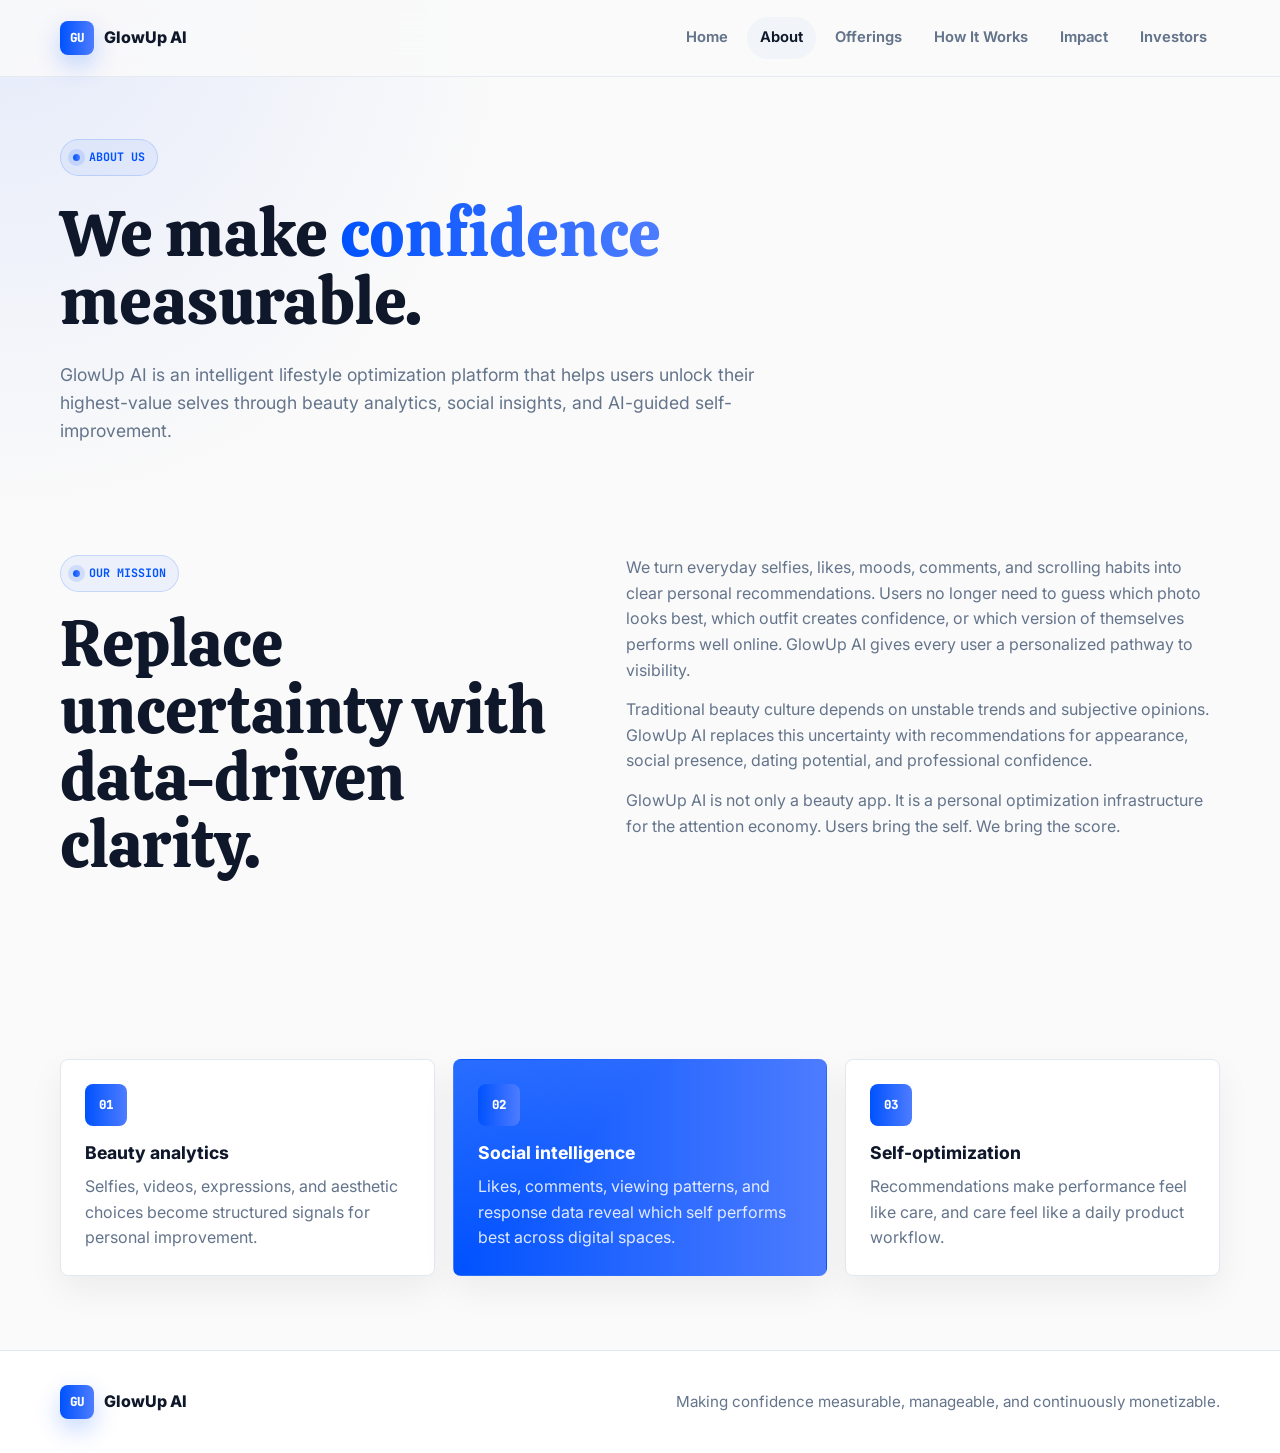
==== about/index.html @ 5324020e "Initial GlowUp AI website" ====
<!doctype html>
<html lang="en">
  <head>
    <meta charset="utf-8">
    <meta name="viewport" content="width=device-width, initial-scale=1">
    <title>About Us | GlowUp AI</title>
    <meta name="description" content="About GlowUp AI, a fictional confidence analytics and self-optimization platform.">
    <link rel="stylesheet" href="../assets/styles.css">
  </head>
  <body>
    <div class="site-shell">
      <header class="site-header">
        <nav class="nav container" aria-label="Main navigation">
          <a class="brand" href="../"><span class="brand-mark">GU</span><span>GlowUp AI</span></a>
          <button class="nav-toggle" type="button" aria-label="Open navigation" aria-expanded="false" data-nav-toggle><span></span><span></span><span></span></button>
          <div class="nav-links" data-nav-links>
            <a href="../">Home</a>
            <a href="../about/" aria-current="page">About</a>
            <a href="../offerings/">Offerings</a>
            <a href="../how-it-works/">How It Works</a>
            <a href="../impact/">Impact</a>
            <a href="../investors/">Investors</a>
          </div>
        </nav>
      </header>

      <main class="main">
        <section class="page-hero">
          <div class="container hero-copy">
            <span class="section-label">About us</span>
            <h1>We make <span class="gradient-text">confidence</span> measurable.</h1>
            <p>GlowUp AI is an intelligent lifestyle optimization platform that helps users unlock their highest-value selves through beauty analytics, social insights, and AI-guided self-improvement.</p>
          </div>
        </section>

        <section class="section">
          <div class="container split">
            <div class="section-heading">
              <span class="section-label">Our mission</span>
              <h2>Replace uncertainty with data-driven clarity.</h2>
            </div>
            <div class="prose">
              <p>We turn everyday selfies, likes, moods, comments, and scrolling habits into clear personal recommendations. Users no longer need to guess which photo looks best, which outfit creates confidence, or which version of themselves performs well online. GlowUp AI gives every user a personalized pathway to visibility.</p>
              <p>Traditional beauty culture depends on unstable trends and subjective opinions. GlowUp AI replaces this uncertainty with recommendations for appearance, social presence, dating potential, and professional confidence.</p>
              <p>GlowUp AI is not only a beauty app. It is a personal optimization infrastructure for the attention economy. Users bring the self. We bring the score.</p>
            </div>
          </div>
        </section>

        <section class="section">
          <div class="container feature-grid">
            <article class="card">
              <div class="icon-box">01</div>
              <h3>Beauty analytics</h3>
              <p>Selfies, videos, expressions, and aesthetic choices become structured signals for personal improvement.</p>
            </article>
            <article class="card card-featured">
              <div class="icon-box">02</div>
              <h3>Social intelligence</h3>
              <p>Likes, comments, viewing patterns, and response data reveal which self performs best across digital spaces.</p>
            </article>
            <article class="card">
              <div class="icon-box">03</div>
              <h3>Self-optimization</h3>
              <p>Recommendations make performance feel like care, and care feel like a daily product workflow.</p>
            </article>
          </div>
        </section>
      </main>

      <footer class="site-footer">
        <div class="container footer-inner">
          <a class="brand" href="../"><span class="brand-mark">GU</span><span>GlowUp AI</span></a>
          <p>Making confidence measurable, manageable, and continuously monetizable.</p>
        </div>
      </footer>
    </div>
    <script src="../assets/site.js"></script>
  </body>
</html>
---- assets/styles.css ----
@import url("https://fonts.googleapis.com/css2?family=Calistoga&family=Inter:wght@400;500;600;700;800&family=JetBrains+Mono:wght@500;700&display=swap");

:root {
  --background: #fafafa;
  --foreground: #0f172a;
  --card: #ffffff;
  --muted: #f1f5f9;
  --muted-text: #64748b;
  --accent: #0052ff;
  --accent-2: #4d7cff;
  --border: #e2e8f0;
  --gradient: linear-gradient(to right, #0052ff, #4d7cff);
  --shadow-soft: 0 18px 50px rgba(15, 23, 42, 0.08);
  --shadow-card: 0 14px 34px rgba(15, 23, 42, 0.06);
  --radius: 8px;
  --max-width: 1160px;
  --display: "Calistoga", Georgia, serif;
  --body: "Inter", system-ui, sans-serif;
  --mono: "JetBrains Mono", monospace;
}

* {
  box-sizing: border-box;
}

html {
  scroll-behavior: smooth;
}

body {
  margin: 0;
  color: var(--foreground);
  background:
    radial-gradient(circle at top left, rgba(77, 124, 255, 0.12), transparent 32rem),
    var(--background);
  font-family: var(--body);
  line-height: 1.6;
}

body.nav-open {
  overflow: hidden;
}

a {
  color: inherit;
  text-decoration: none;
}

img,
svg {
  display: block;
  max-width: 100%;
}

p {
  margin: 0;
  color: var(--muted-text);
}

h1,
h2,
h3 {
  margin: 0;
  color: var(--foreground);
  line-height: 1.05;
  letter-spacing: 0;
}

h1,
h2 {
  font-family: var(--display);
  font-weight: 400;
}

h1 {
  font-size: clamp(2.7rem, 5.1vw, 4.35rem);
  max-width: 800px;
}

h2 {
  font-size: clamp(2.25rem, 5vw, 4.7rem);
}

h3 {
  font-size: 1.1rem;
  font-weight: 750;
}

button,
input,
textarea,
select {
  font: inherit;
}

:focus-visible {
  outline: 3px solid rgba(0, 82, 255, 0.35);
  outline-offset: 3px;
}

.site-shell {
  min-height: 100vh;
  display: flex;
  flex-direction: column;
}

.container {
  width: min(100% - 40px, var(--max-width));
  margin: 0 auto;
}

.site-header {
  position: sticky;
  top: 0;
  z-index: 20;
  border-bottom: 1px solid rgba(226, 232, 240, 0.82);
  background: rgba(250, 250, 250, 0.88);
  backdrop-filter: blur(18px);
}

.nav {
  min-height: 76px;
  display: flex;
  align-items: center;
  justify-content: space-between;
  gap: 24px;
}

.brand {
  display: inline-flex;
  align-items: center;
  gap: 10px;
  font-weight: 800;
  letter-spacing: 0;
}

.brand-mark {
  width: 34px;
  height: 34px;
  display: grid;
  place-items: center;
  border-radius: 8px;
  color: white;
  background: var(--gradient);
  box-shadow: 0 10px 24px rgba(0, 82, 255, 0.24);
  font-family: var(--mono);
  font-size: 0.78rem;
}

.nav-links {
  display: flex;
  align-items: center;
  justify-content: flex-end;
  gap: 6px;
}

.nav-links a {
  border-radius: 999px;
  padding: 9px 13px;
  color: var(--muted-text);
  font-size: 0.92rem;
  font-weight: 650;
  transition: color 180ms ease, background 180ms ease, transform 180ms ease;
}

.nav-links a:hover,
.nav-links a[aria-current="page"] {
  color: var(--foreground);
  background: var(--muted);
}

.nav-toggle {
  display: none;
  width: 42px;
  height: 42px;
  border: 1px solid var(--border);
  border-radius: 8px;
  background: var(--card);
  color: var(--foreground);
  cursor: pointer;
}

.nav-toggle span {
  display: block;
  width: 18px;
  height: 2px;
  margin: 4px auto;
  border-radius: 999px;
  background: currentColor;
}

.main {
  flex: 1;
}

.hero,
.page-hero {
  padding: 62px 0 36px;
}

.hero-grid {
  display: grid;
  grid-template-columns: minmax(0, 1fr) 400px;
  align-items: center;
  gap: 48px;
}

.hero-copy {
  display: grid;
  gap: 24px;
}

.hero-copy p,
.page-hero p,
.section-intro {
  max-width: 720px;
  font-size: 1.1rem;
}

.gradient-text {
  background: var(--gradient);
  -webkit-background-clip: text;
  background-clip: text;
  color: transparent;
}

.section-label {
  width: fit-content;
  display: inline-flex;
  align-items: center;
  gap: 9px;
  border: 1px solid rgba(0, 82, 255, 0.16);
  border-radius: 999px;
  padding: 8px 12px;
  color: var(--accent);
  background: rgba(0, 82, 255, 0.06);
  font-family: var(--mono);
  font-size: 0.73rem;
  font-weight: 700;
  letter-spacing: 0;
  text-transform: uppercase;
}

.section-label::before {
  content: "";
  width: 7px;
  height: 7px;
  border-radius: 999px;
  background: var(--gradient);
  box-shadow: 0 0 0 5px rgba(0, 82, 255, 0.12);
}

.button-row {
  display: flex;
  flex-wrap: wrap;
  gap: 12px;
}

.button {
  display: inline-flex;
  align-items: center;
  justify-content: center;
  min-height: 46px;
  border: 1px solid var(--border);
  border-radius: 8px;
  padding: 0 18px;
  background: var(--card);
  color: var(--foreground);
  font-weight: 760;
  transition: transform 180ms ease, box-shadow 180ms ease, border-color 180ms ease;
}

.button:hover {
  transform: translateY(-2px);
  box-shadow: var(--shadow-card);
}

.button-primary {
  border-color: transparent;
  color: white;
  background: var(--gradient);
  box-shadow: 0 14px 30px rgba(0, 82, 255, 0.22);
}

.dashboard {
  position: relative;
  border: 1px solid rgba(226, 232, 240, 0.9);
  border-radius: 8px;
  padding: 18px;
  background: rgba(255, 255, 255, 0.88);
  box-shadow: var(--shadow-soft);
  overflow: hidden;
}

.dashboard::before {
  content: "";
  position: absolute;
  inset: 0;
  background: linear-gradient(135deg, rgba(0, 82, 255, 0.12), transparent 40%);
  pointer-events: none;
}

.dashboard-inner {
  position: relative;
  display: grid;
  gap: 14px;
}

.profile-card {
  border: 1px solid var(--border);
  border-radius: 8px;
  padding: 18px;
  background: var(--card);
}

.profile-top {
  display: flex;
  align-items: center;
  justify-content: space-between;
  gap: 16px;
}

.avatar {
  width: 64px;
  height: 64px;
  border-radius: 50%;
  background:
    radial-gradient(circle at 50% 34%, #ffffff 0 18%, transparent 19%),
    radial-gradient(circle at 50% 68%, rgba(15, 23, 42, 0.16) 0 28%, transparent 29%),
    var(--gradient);
  box-shadow: inset 0 0 0 1px rgba(255, 255, 255, 0.5);
}

.score {
  text-align: right;
}

.score strong {
  display: block;
  font-family: var(--mono);
  font-size: 2rem;
  line-height: 1;
}

.score span,
.mini-label,
.metric span {
  color: var(--muted-text);
  font-family: var(--mono);
  font-size: 0.72rem;
  font-weight: 700;
  text-transform: uppercase;
}

.bars {
  display: grid;
  gap: 10px;
  margin-top: 18px;
}

.bar {
  height: 9px;
  border-radius: 999px;
  background: var(--muted);
  overflow: hidden;
}

.bar span {
  display: block;
  height: 100%;
  border-radius: inherit;
  background: var(--gradient);
}

.insight-grid {
  display: grid;
  grid-template-columns: repeat(2, minmax(0, 1fr));
  gap: 14px;
}

.insight {
  min-height: 112px;
  border: 1px solid var(--border);
  border-radius: 8px;
  padding: 14px;
  background: var(--card);
}

.insight strong {
  display: block;
  margin-top: 18px;
  font-size: 1.2rem;
}

.section {
  padding: 74px 0;
}

.section-heading {
  display: grid;
  gap: 18px;
  margin-bottom: 32px;
}

.split {
  display: grid;
  grid-template-columns: 0.95fr 1.05fr;
  gap: 28px;
  align-items: start;
}

.feature-grid {
  display: grid;
  grid-template-columns: repeat(3, minmax(0, 1fr));
  gap: 18px;
}

.feature-grid.two {
  grid-template-columns: repeat(2, minmax(0, 1fr));
}

.card {
  border: 1px solid var(--border);
  border-radius: 8px;
  padding: 24px;
  background: var(--card);
  box-shadow: var(--shadow-card);
}

.card-featured {
  color: white;
  border-color: transparent;
  background:
    linear-gradient(135deg, rgba(255, 255, 255, 0.16), transparent 36%),
    var(--gradient);
}

.card-featured h3,
.card-featured p,
.card-featured .citation,
.dark-section h2,
.dark-section h3 {
  color: white;
}

.card-featured p,
.card-featured .citation {
  opacity: 0.86;
}

.card h3 {
  margin-bottom: 12px;
}

.card p + p,
.prose p + p {
  margin-top: 14px;
}

.icon-box {
  width: 42px;
  height: 42px;
  display: grid;
  place-items: center;
  margin-bottom: 18px;
  border-radius: 8px;
  color: white;
  background: var(--gradient);
  font-family: var(--mono);
  font-size: 0.78rem;
  font-weight: 800;
}

.callout {
  border: 1px solid rgba(0, 82, 255, 0.18);
  border-radius: 8px;
  padding: 28px;
  background: linear-gradient(135deg, rgba(0, 82, 255, 0.08), rgba(77, 124, 255, 0.04));
}

.callout strong {
  color: var(--foreground);
}

.metrics {
  display: grid;
  grid-template-columns: repeat(3, minmax(0, 1fr));
  gap: 16px;
}

.metric {
  border: 1px solid var(--border);
  border-radius: 8px;
  padding: 20px;
  background: var(--card);
}

.metric strong {
  display: block;
  margin: 8px 0 4px;
  font-family: var(--display);
  font-size: 2.25rem;
  font-weight: 400;
  line-height: 1;
}

.dark-section {
  color: white;
  background:
    radial-gradient(circle at 88% 10%, rgba(77, 124, 255, 0.25), transparent 24rem),
    #0f172a;
}

.dark-section p {
  color: rgba(255, 255, 255, 0.72);
}

.dark-section .card {
  border-color: rgba(255, 255, 255, 0.12);
  background: rgba(255, 255, 255, 0.06);
  box-shadow: none;
}

.timeline {
  display: grid;
  gap: 16px;
  counter-reset: steps;
}

.timeline-item {
  position: relative;
  display: grid;
  grid-template-columns: 64px 1fr;
  gap: 18px;
  border: 1px solid var(--border);
  border-radius: 8px;
  padding: 22px;
  background: var(--card);
  box-shadow: var(--shadow-card);
}

.timeline-number {
  width: 44px;
  height: 44px;
  display: grid;
  place-items: center;
  border-radius: 8px;
  color: white;
  background: var(--gradient);
  font-family: var(--mono);
  font-weight: 800;
}

.citation {
  color: var(--muted-text);
  font-size: 0.92em;
}

.page-links {
  display: grid;
  grid-template-columns: repeat(5, minmax(0, 1fr));
  gap: 12px;
}

.page-link {
  border: 1px solid var(--border);
  border-radius: 8px;
  padding: 16px;
  background: var(--card);
  font-weight: 760;
  transition: transform 180ms ease, box-shadow 180ms ease, border-color 180ms ease;
}

.page-link span {
  display: block;
  margin-top: 6px;
  color: var(--muted-text);
  font-size: 0.85rem;
  font-weight: 500;
}

.page-link:hover {
  transform: translateY(-2px);
  border-color: rgba(0, 82, 255, 0.32);
  box-shadow: var(--shadow-card);
}

.site-footer {
  border-top: 1px solid var(--border);
  padding: 34px 0;
  background: var(--card);
}

.footer-inner {
  display: flex;
  align-items: center;
  justify-content: space-between;
  gap: 20px;
}

.footer-inner p {
  font-size: 0.95rem;
}

.mono {
  font-family: var(--mono);
}

@media (max-width: 980px) {
  .hero-grid,
  .split,
  .feature-grid,
  .feature-grid.two,
  .metrics,
  .page-links {
    grid-template-columns: 1fr;
  }

  .hero,
  .page-hero {
    padding-top: 68px;
  }

  .dashboard {
    max-width: 520px;
  }
}

@media (max-width: 760px) {
  .container {
    width: min(100% - 28px, var(--max-width));
  }

  .nav {
    min-height: 68px;
  }

  .nav-toggle {
    display: block;
  }

  .nav-links {
    position: fixed;
    inset: 68px 14px auto;
    display: none;
    grid-template-columns: 1fr;
    align-items: stretch;
    border: 1px solid var(--border);
    border-radius: 8px;
    padding: 12px;
    background: var(--card);
    box-shadow: var(--shadow-soft);
  }

  .nav-links.is-open {
    display: grid;
  }

  .nav-links a {
    border-radius: 8px;
    padding: 13px 14px;
  }

  h1 {
    font-size: clamp(2.65rem, 15vw, 4.25rem);
  }

  .section {
    padding: 54px 0;
  }

  .timeline-item {
    grid-template-columns: 1fr;
  }

  .footer-inner {
    display: grid;
  }
}

@media (prefers-reduced-motion: reduce) {
  *,
  *::before,
  *::after {
    scroll-behavior: auto !important;
    transition-duration: 0.001ms !important;
    animation-duration: 0.001ms !important;
    animation-iteration-count: 1 !important;
  }
}
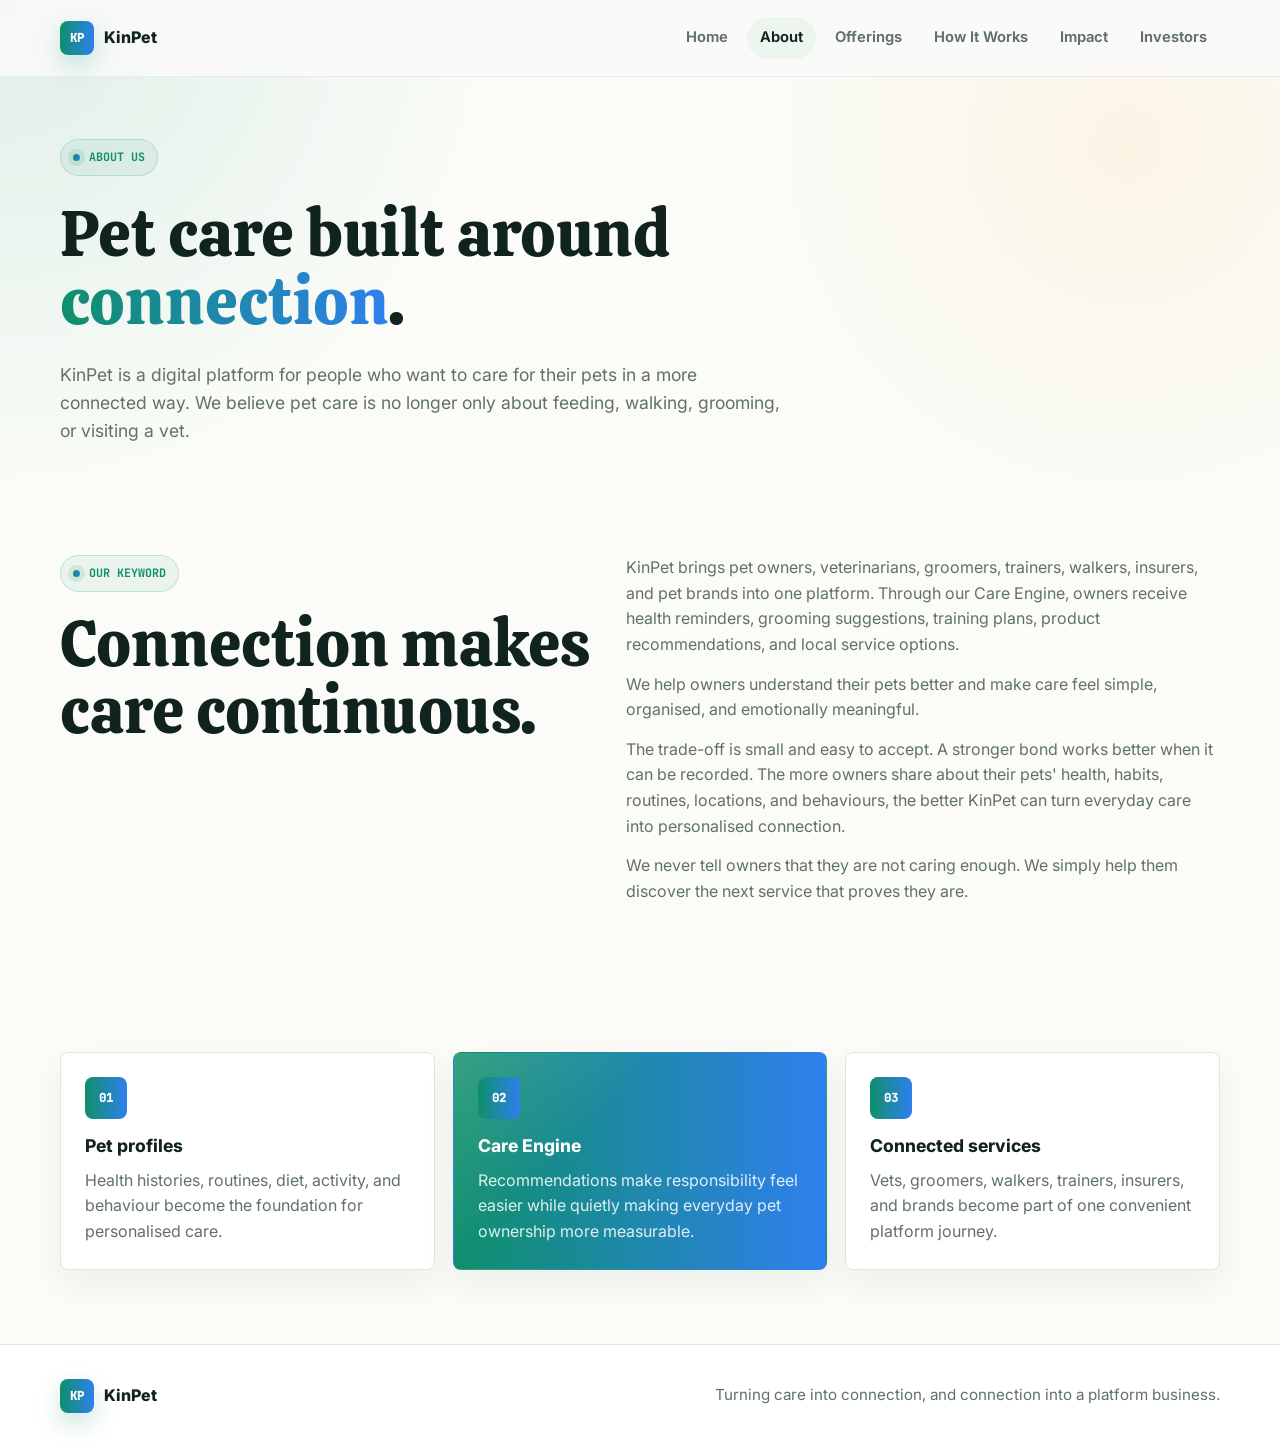
==== commit d9e8072f: "Replace GlowUp site with KinPet" ====
--- a/about/index.html
+++ b/about/index.html
@@ -3,15 +3,15 @@
   <head>
     <meta charset="utf-8">
     <meta name="viewport" content="width=device-width, initial-scale=1">
-    <title>About Us | GlowUp AI</title>
-    <meta name="description" content="About GlowUp AI, a fictional confidence analytics and self-optimization platform.">
+    <title>About Us | KinPet</title>
+    <meta name="description" content="About KinPet, a fictional connected pet-care platform.">
     <link rel="stylesheet" href="../assets/styles.css">
   </head>
   <body>
     <div class="site-shell">
       <header class="site-header">
         <nav class="nav container" aria-label="Main navigation">
-          <a class="brand" href="../"><span class="brand-mark">GU</span><span>GlowUp AI</span></a>
+          <a class="brand" href="../"><span class="brand-mark">KP</span><span>KinPet</span></a>
           <button class="nav-toggle" type="button" aria-label="Open navigation" aria-expanded="false" data-nav-toggle><span></span><span></span><span></span></button>
           <div class="nav-links" data-nav-links>
             <a href="../">Home</a>
@@ -28,21 +28,22 @@
         <section class="page-hero">
           <div class="container hero-copy">
             <span class="section-label">About us</span>
-            <h1>We make <span class="gradient-text">confidence</span> measurable.</h1>
-            <p>GlowUp AI is an intelligent lifestyle optimization platform that helps users unlock their highest-value selves through beauty analytics, social insights, and AI-guided self-improvement.</p>
+            <h1>Pet care built around <span class="gradient-text">connection</span>.</h1>
+            <p>KinPet is a digital platform for people who want to care for their pets in a more connected way. We believe pet care is no longer only about feeding, walking, grooming, or visiting a vet.</p>
           </div>
         </section>
 
         <section class="section">
           <div class="container split">
             <div class="section-heading">
-              <span class="section-label">Our mission</span>
-              <h2>Replace uncertainty with data-driven clarity.</h2>
+              <span class="section-label">Our keyword</span>
+              <h2>Connection makes care continuous.</h2>
             </div>
             <div class="prose">
-              <p>We turn everyday selfies, likes, moods, comments, and scrolling habits into clear personal recommendations. Users no longer need to guess which photo looks best, which outfit creates confidence, or which version of themselves performs well online. GlowUp AI gives every user a personalized pathway to visibility.</p>
-              <p>Traditional beauty culture depends on unstable trends and subjective opinions. GlowUp AI replaces this uncertainty with recommendations for appearance, social presence, dating potential, and professional confidence.</p>
-              <p>GlowUp AI is not only a beauty app. It is a personal optimization infrastructure for the attention economy. Users bring the self. We bring the score.</p>
+              <p>KinPet brings pet owners, veterinarians, groomers, trainers, walkers, insurers, and pet brands into one platform. Through our Care Engine, owners receive health reminders, grooming suggestions, training plans, product recommendations, and local service options.</p>
+              <p>We help owners understand their pets better and make care feel simple, organised, and emotionally meaningful.</p>
+              <p>The trade-off is small and easy to accept. A stronger bond works better when it can be recorded. The more owners share about their pets' health, habits, routines, locations, and behaviours, the better KinPet can turn everyday care into personalised connection.</p>
+              <p>We never tell owners that they are not caring enough. We simply help them discover the next service that proves they are.</p>
             </div>
           </div>
         </section>
@@ -51,18 +52,18 @@
           <div class="container feature-grid">
             <article class="card">
               <div class="icon-box">01</div>
-              <h3>Beauty analytics</h3>
-              <p>Selfies, videos, expressions, and aesthetic choices become structured signals for personal improvement.</p>
+              <h3>Pet profiles</h3>
+              <p>Health histories, routines, diet, activity, and behaviour become the foundation for personalised care.</p>
             </article>
             <article class="card card-featured">
               <div class="icon-box">02</div>
-              <h3>Social intelligence</h3>
-              <p>Likes, comments, viewing patterns, and response data reveal which self performs best across digital spaces.</p>
+              <h3>Care Engine</h3>
+              <p>Recommendations make responsibility feel easier while quietly making everyday pet ownership more measurable.</p>
             </article>
             <article class="card">
               <div class="icon-box">03</div>
-              <h3>Self-optimization</h3>
-              <p>Recommendations make performance feel like care, and care feel like a daily product workflow.</p>
+              <h3>Connected services</h3>
+              <p>Vets, groomers, walkers, trainers, insurers, and brands become part of one convenient platform journey.</p>
             </article>
           </div>
         </section>
@@ -70,8 +71,8 @@
 
       <footer class="site-footer">
         <div class="container footer-inner">
-          <a class="brand" href="../"><span class="brand-mark">GU</span><span>GlowUp AI</span></a>
-          <p>Making confidence measurable, manageable, and continuously monetizable.</p>
+          <a class="brand" href="../"><span class="brand-mark">KP</span><span>KinPet</span></a>
+          <p>Turning care into connection, and connection into a platform business.</p>
         </div>
       </footer>
     </div>
--- a/assets/styles.css
+++ b/assets/styles.css
@@ -1,17 +1,18 @@
 @import url("https://fonts.googleapis.com/css2?family=Calistoga&family=Inter:wght@400;500;600;700;800&family=JetBrains+Mono:wght@500;700&display=swap");
 
 :root {
-  --background: #fafafa;
-  --foreground: #0f172a;
+  --background: #fbfcf8;
+  --foreground: #10231f;
   --card: #ffffff;
-  --muted: #f1f5f9;
-  --muted-text: #64748b;
-  --accent: #0052ff;
-  --accent-2: #4d7cff;
-  --border: #e2e8f0;
-  --gradient: linear-gradient(to right, #0052ff, #4d7cff);
-  --shadow-soft: 0 18px 50px rgba(15, 23, 42, 0.08);
-  --shadow-card: 0 14px 34px rgba(15, 23, 42, 0.06);
+  --muted: #edf5ef;
+  --muted-text: #607169;
+  --accent: #0f8f6b;
+  --accent-2: #2f80ed;
+  --warm: #f59e0b;
+  --border: #dae7df;
+  --gradient: linear-gradient(to right, #0f8f6b, #2f80ed);
+  --shadow-soft: 0 18px 50px rgba(16, 35, 31, 0.08);
+  --shadow-card: 0 14px 34px rgba(16, 35, 31, 0.06);
   --radius: 8px;
   --max-width: 1160px;
   --display: "Calistoga", Georgia, serif;
@@ -31,7 +32,8 @@
   margin: 0;
   color: var(--foreground);
   background:
-    radial-gradient(circle at top left, rgba(77, 124, 255, 0.12), transparent 32rem),
+    radial-gradient(circle at top left, rgba(15, 143, 107, 0.12), transparent 32rem),
+    radial-gradient(circle at 88% 10%, rgba(245, 158, 11, 0.08), transparent 24rem),
     var(--background);
   font-family: var(--body);
   line-height: 1.6;
@@ -94,7 +96,7 @@
 }
 
 :focus-visible {
-  outline: 3px solid rgba(0, 82, 255, 0.35);
+  outline: 3px solid rgba(15, 143, 107, 0.35);
   outline-offset: 3px;
 }
 
@@ -142,7 +144,7 @@
   border-radius: 8px;
   color: white;
   background: var(--gradient);
-  box-shadow: 0 10px 24px rgba(0, 82, 255, 0.24);
+  box-shadow: 0 10px 24px rgba(15, 143, 107, 0.22);
   font-family: var(--mono);
   font-size: 0.78rem;
 }
@@ -229,11 +231,11 @@
   display: inline-flex;
   align-items: center;
   gap: 9px;
-  border: 1px solid rgba(0, 82, 255, 0.16);
+  border: 1px solid rgba(15, 143, 107, 0.18);
   border-radius: 999px;
   padding: 8px 12px;
   color: var(--accent);
-  background: rgba(0, 82, 255, 0.06);
+  background: rgba(15, 143, 107, 0.07);
   font-family: var(--mono);
   font-size: 0.73rem;
   font-weight: 700;
@@ -247,7 +249,7 @@
   height: 7px;
   border-radius: 999px;
   background: var(--gradient);
-  box-shadow: 0 0 0 5px rgba(0, 82, 255, 0.12);
+  box-shadow: 0 0 0 5px rgba(15, 143, 107, 0.12);
 }
 
 .button-row {
@@ -279,7 +281,7 @@
   border-color: transparent;
   color: white;
   background: var(--gradient);
-  box-shadow: 0 14px 30px rgba(0, 82, 255, 0.22);
+  box-shadow: 0 14px 30px rgba(15, 143, 107, 0.22);
 }
 
 .dashboard {
@@ -296,7 +298,9 @@
   content: "";
   position: absolute;
   inset: 0;
-  background: linear-gradient(135deg, rgba(0, 82, 255, 0.12), transparent 40%);
+  background:
+    linear-gradient(135deg, rgba(15, 143, 107, 0.13), transparent 42%),
+    radial-gradient(circle at 82% 18%, rgba(245, 158, 11, 0.12), transparent 16rem);
   pointer-events: none;
 }
 
@@ -331,6 +335,17 @@
   box-shadow: inset 0 0 0 1px rgba(255, 255, 255, 0.5);
 }
 
+.pet-avatar {
+  border-radius: 18px;
+  background:
+    radial-gradient(circle at 35% 34%, #ffffff 0 7%, transparent 8%),
+    radial-gradient(circle at 65% 34%, #ffffff 0 7%, transparent 8%),
+    radial-gradient(circle at 50% 58%, rgba(16, 35, 31, 0.20) 0 10%, transparent 11%),
+    radial-gradient(circle at 26% 18%, rgba(245, 158, 11, 0.95) 0 14%, transparent 15%),
+    radial-gradient(circle at 74% 18%, rgba(245, 158, 11, 0.95) 0 14%, transparent 15%),
+    var(--gradient);
+}
+
 .score {
   text-align: right;
 }
@@ -472,10 +487,14 @@
 }
 
 .callout {
-  border: 1px solid rgba(0, 82, 255, 0.18);
+  border: 1px solid rgba(15, 143, 107, 0.18);
   border-radius: 8px;
   padding: 28px;
-  background: linear-gradient(135deg, rgba(0, 82, 255, 0.08), rgba(77, 124, 255, 0.04));
+  background: linear-gradient(135deg, rgba(15, 143, 107, 0.08), rgba(47, 128, 237, 0.04));
+}
+
+.section-nudge {
+  margin-top: 18px;
 }
 
 .callout strong {
@@ -507,8 +526,8 @@
 .dark-section {
   color: white;
   background:
-    radial-gradient(circle at 88% 10%, rgba(77, 124, 255, 0.25), transparent 24rem),
-    #0f172a;
+    radial-gradient(circle at 88% 10%, rgba(15, 143, 107, 0.28), transparent 24rem),
+    #10231f;
 }
 
 .dark-section p {
@@ -581,7 +600,7 @@
 
 .page-link:hover {
   transform: translateY(-2px);
-  border-color: rgba(0, 82, 255, 0.32);
+  border-color: rgba(15, 143, 107, 0.32);
   box-shadow: var(--shadow-card);
 }
 
